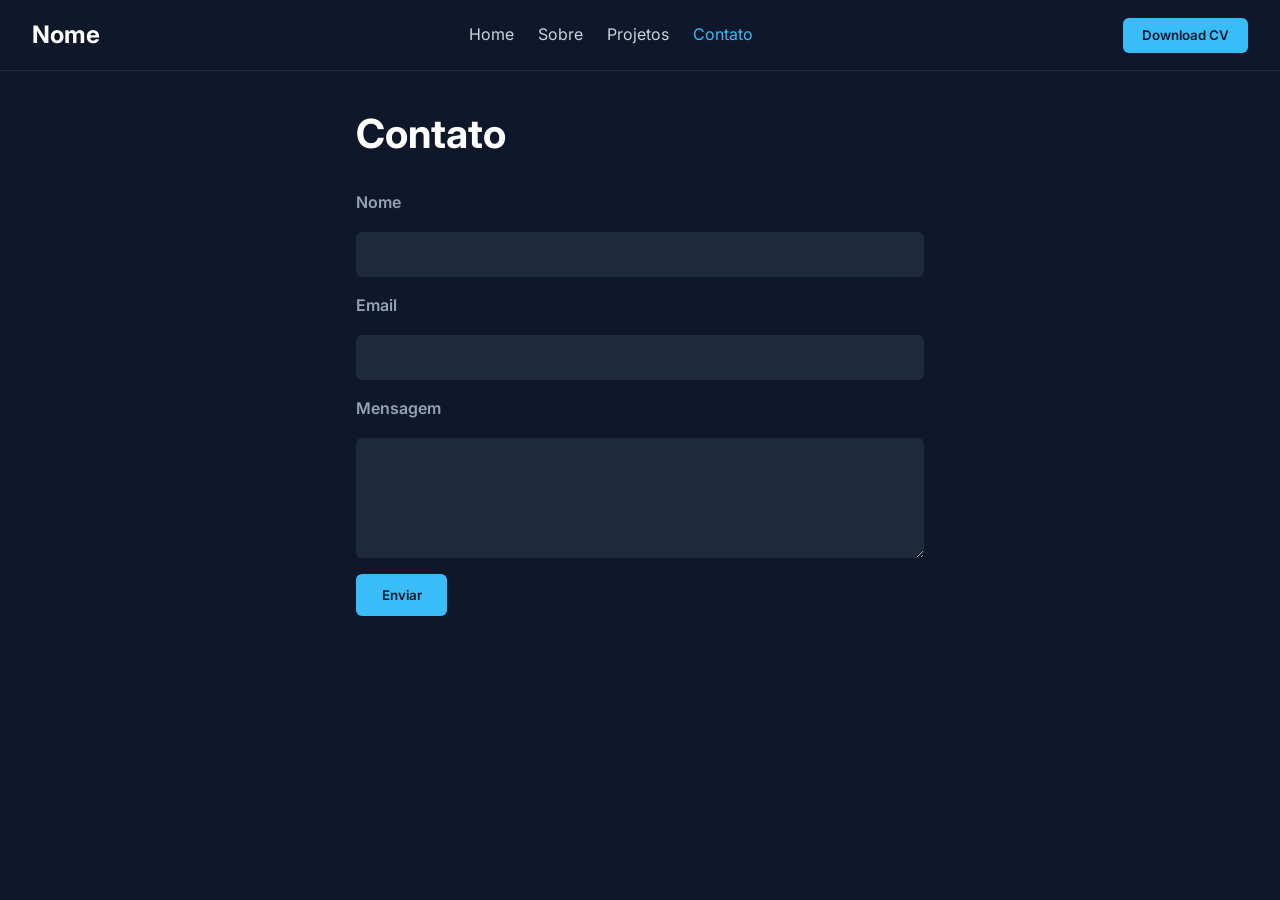
==== contact.html @ 95ca0e98 "first commit" ====
<!DOCTYPE html>
<html lang="pt-BR">
<head>
  <meta charset="UTF-8" />
  <meta name="viewport" content="width=device-width, initial-scale=1" />
  <title>Contato | Desenvolvedor Full Stack</title>
  <link rel="preconnect" href="https://fonts.googleapis.com" />
  <link rel="preconnect" href="https://fonts.gstatic.com" crossorigin />
  <link href="https://fonts.googleapis.com/css2?family=Inter:wght@400;600;800&display=swap" rel="stylesheet" />
  <style>
    /* Mesmo estilo do index */
    * {
      margin: 0;
      padding: 0;
      box-sizing: border-box;
      font-family: 'Inter', sans-serif;
    }
    body {
      background-color: #0F172A;
      color: #fff;
      line-height: 1.6;
      padding-top: 70px;
    }
    header {
      display: flex;
      justify-content: space-between;
      align-items: center;
      padding: 1rem 2rem;
      background-color: #0F172A;
      position: fixed;
      top: 0;
      width: 100%;
      z-index: 10;
      border-bottom: 1px solid #1E293B;
    }
    .nav-links {
      display: flex;
      gap: 1.5rem;
    }
    .nav-links a {
      color: #cbd5e1;
      text-decoration: none;
      transition: color 0.3s;
    }
    .nav-links a:hover {
      color: #38BDF8;
    }
    .btn {
      background-color: #38BDF8;
      border: none;
      padding: 0.6rem 1.2rem;
      border-radius: 6px;
      color: #0F172A;
      font-weight: 600;
      cursor: pointer;
      transition: background 0.3s;
    }
    .btn:hover {
      background-color: #0ea5e9;
    }
    main {
      max-width: 600px;
      margin: 2rem auto;
      padding: 0 1rem;
    }
    h1 {
      font-size: 2.5rem;
      margin-bottom: 1.5rem;
    }
    form {
      display: flex;
      flex-direction: column;
      gap: 1rem;
    }
    label {
      font-weight: 600;
      color: #94a3b8;
    }
    input, textarea {
      padding: 0.8rem;
      border-radius: 6px;
      border: none;
      font-size: 1rem;
      font-family: 'Inter', sans-serif;
    }
    input {
      background-color: #1E293B;
      color: #fff;
    }
    textarea {
      background-color: #1E293B;
      color: #fff;
      resize: vertical;
      min-height: 120px;
    }
    button[type="submit"] {
      width: max-content;
      background-color: #38BDF8;
      border: none;
      padding: 0.8rem 1.6rem;
      border-radius: 6px;
      color: #0F172A;
      font-weight: 600;
      cursor: pointer;
      transition: background 0.3s;
    }
    button[type="submit"]:hover {
      background-color: #0ea5e9;
    }
  </style>
</head>
<body>
  <header>
    <h2>Nome</h2>
    <nav class="nav-links">
      <a href="index.html">Home</a>
      <a href="about.html">Sobre</a>
      <a href="projects.html">Projetos</a>
      <a href="contact.html" style="color:#38BDF8;">Contato</a>
    </nav>
    <button class="btn">Download CV</button>
  </header>

  <main>
    <h1>Contato</h1>
    <form action="mailto:seuemail@exemplo.com" method="POST" enctype="text/plain">
      <label for="name">Nome</label>
      <input type="text" id="name" name="name" required />

      <label for="email">Email</label>
      <input type="email" id="email" name="email" required />

      <label for="message">Mensagem</label>
      <textarea id="message" name="message" required></textarea>

      <button type="submit">Enviar</button>
    </form>
  </main>
</body>
</html>
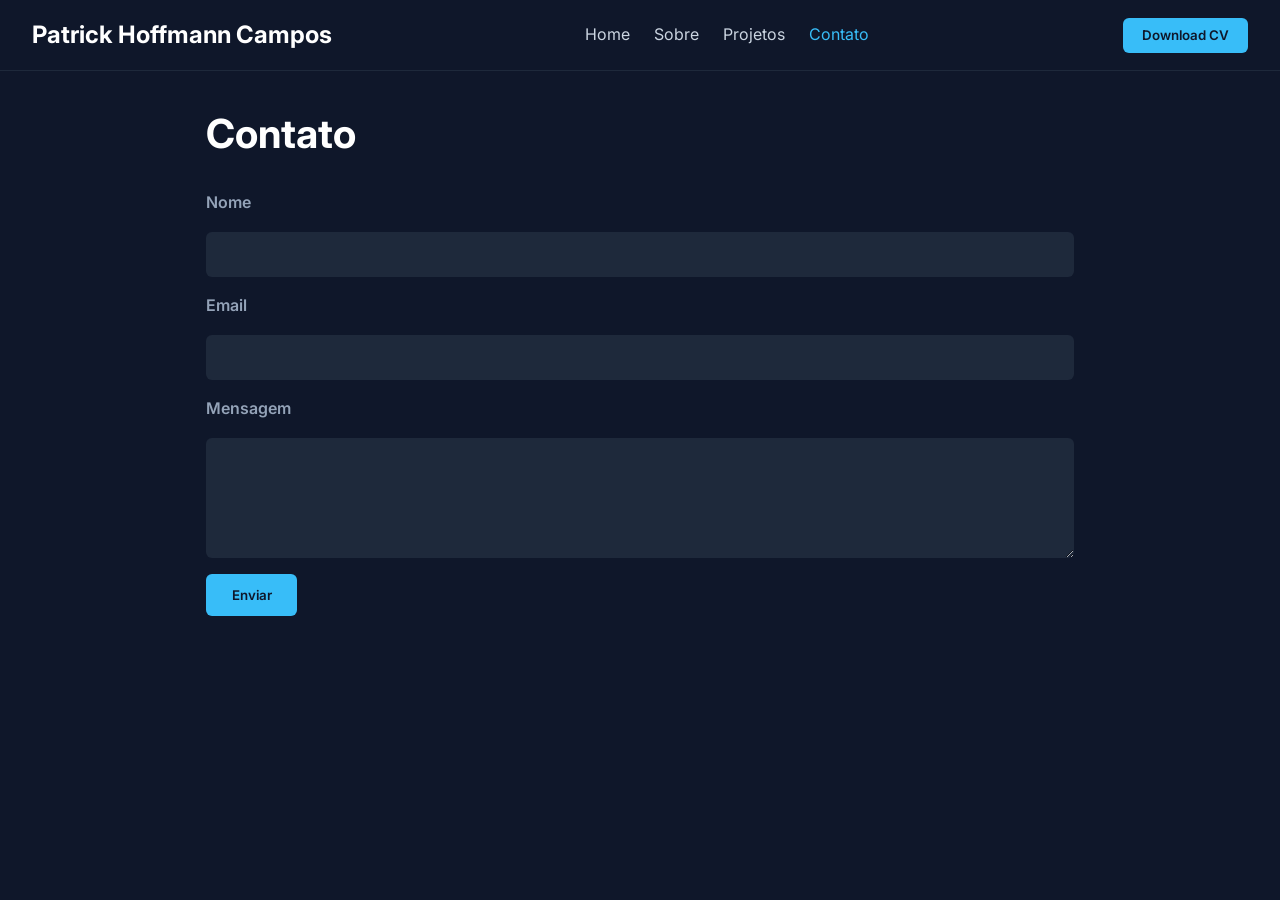
==== commit b1833f5d: "Commitado, página home e sobre estão finalizadas" ====
--- a/contact.html
+++ b/contact.html
@@ -1,5 +1,6 @@
 <!DOCTYPE html>
 <html lang="pt-BR">
+
 <head>
   <meta charset="UTF-8" />
   <meta name="viewport" content="width=device-width, initial-scale=1" />
@@ -7,114 +8,15 @@
   <link rel="preconnect" href="https://fonts.googleapis.com" />
   <link rel="preconnect" href="https://fonts.gstatic.com" crossorigin />
   <link href="https://fonts.googleapis.com/css2?family=Inter:wght@400;600;800&display=swap" rel="stylesheet" />
-  <style>
-    /* Mesmo estilo do index */
-    * {
-      margin: 0;
-      padding: 0;
-      box-sizing: border-box;
-      font-family: 'Inter', sans-serif;
-    }
-    body {
-      background-color: #0F172A;
-      color: #fff;
-      line-height: 1.6;
-      padding-top: 70px;
-    }
-    header {
-      display: flex;
-      justify-content: space-between;
-      align-items: center;
-      padding: 1rem 2rem;
-      background-color: #0F172A;
-      position: fixed;
-      top: 0;
-      width: 100%;
-      z-index: 10;
-      border-bottom: 1px solid #1E293B;
-    }
-    .nav-links {
-      display: flex;
-      gap: 1.5rem;
-    }
-    .nav-links a {
-      color: #cbd5e1;
-      text-decoration: none;
-      transition: color 0.3s;
-    }
-    .nav-links a:hover {
-      color: #38BDF8;
-    }
-    .btn {
-      background-color: #38BDF8;
-      border: none;
-      padding: 0.6rem 1.2rem;
-      border-radius: 6px;
-      color: #0F172A;
-      font-weight: 600;
-      cursor: pointer;
-      transition: background 0.3s;
-    }
-    .btn:hover {
-      background-color: #0ea5e9;
-    }
-    main {
-      max-width: 600px;
-      margin: 2rem auto;
-      padding: 0 1rem;
-    }
-    h1 {
-      font-size: 2.5rem;
-      margin-bottom: 1.5rem;
-    }
-    form {
-      display: flex;
-      flex-direction: column;
-      gap: 1rem;
-    }
-    label {
-      font-weight: 600;
-      color: #94a3b8;
-    }
-    input, textarea {
-      padding: 0.8rem;
-      border-radius: 6px;
-      border: none;
-      font-size: 1rem;
-      font-family: 'Inter', sans-serif;
-    }
-    input {
-      background-color: #1E293B;
-      color: #fff;
-    }
-    textarea {
-      background-color: #1E293B;
-      color: #fff;
-      resize: vertical;
-      min-height: 120px;
-    }
-    button[type="submit"] {
-      width: max-content;
-      background-color: #38BDF8;
-      border: none;
-      padding: 0.8rem 1.6rem;
-      border-radius: 6px;
-      color: #0F172A;
-      font-weight: 600;
-      cursor: pointer;
-      transition: background 0.3s;
-    }
-    button[type="submit"]:hover {
-      background-color: #0ea5e9;
-    }
-  </style>
+  <link rel="stylesheet" href="style/style.css">
 </head>
+
 <body>
   <header>
-    <h2>Nome</h2>
+    <h2>Patrick Hoffmann Campos</h2>
     <nav class="nav-links">
       <a href="index.html">Home</a>
-      <a href="about.html">Sobre</a>
+      <a href="sobre.html">Sobre</a>
       <a href="projects.html">Projetos</a>
       <a href="contact.html" style="color:#38BDF8;">Contato</a>
     </nav>
@@ -137,4 +39,5 @@
     </form>
   </main>
 </body>
-</html>
+
+</html>
--- a/style/style.css
+++ b/style/style.css
@@ -0,0 +1,411 @@
+/* style.css */
+
+* {
+    margin: 0;
+    padding: 0;
+    box-sizing: border-box;
+    font-family: 'Inter', sans-serif;
+}
+
+body {
+    background-color: #0F172A;
+    color: #fff;
+    line-height: 1.6;
+    padding-top: 70px;
+}
+
+header {
+    display: flex;
+    justify-content: space-between;
+    align-items: center;
+    padding: 1rem 2rem;
+    background-color: #0F172A;
+    position: fixed;
+    top: 0;
+    width: 100%;
+    z-index: 10;
+    border-bottom: 1px solid #1E293B;
+}
+
+
+
+.nav-links {
+    display: flex;
+    gap: 1.5rem;
+}
+
+.nav-links a {
+    color: #cbd5e1;
+    text-decoration: none;
+    transition: color 0.3s;
+}
+
+.nav-links a:hover {
+    color: #38BDF8;
+}
+
+.btn {
+    background-color: #38BDF8;
+    border: none;
+    padding: 0.6rem 1.2rem;
+    border-radius: 6px;
+    color: #0F172A;
+    font-weight: 600;
+    cursor: pointer;
+    transition: background 0.3s;
+}
+
+.btn:hover {
+    background-color: #0ea5e9;
+}
+
+/* Seções específicas */
+main {
+    max-width: 900px;
+    margin: 2rem auto;
+    padding: 0 1rem;
+}
+
+h1 {
+    font-size: 2.5rem;
+    margin-bottom: 1.5rem;
+}
+
+form {
+    display: flex;
+    flex-direction: column;
+    gap: 1rem;
+}
+
+label {
+    font-weight: 600;
+    color: #94a3b8;
+}
+
+input,
+textarea {
+    padding: 0.8rem;
+    border-radius: 6px;
+    border: none;
+    font-size: 1rem;
+    font-family: 'Inter', sans-serif;
+    background-color: #1E293B;
+    color: #fff;
+}
+
+textarea {
+    resize: vertical;
+    min-height: 120px;
+}
+
+button[type="submit"] {
+    width: max-content;
+    background-color: #38BDF8;
+    border: none;
+    padding: 0.8rem 1.6rem;
+    border-radius: 6px;
+    color: #0F172A;
+    font-weight: 600;
+    cursor: pointer;
+    transition: background 0.3s;
+}
+
+button[type="submit"]:hover {
+    background-color: #0ea5e9;
+}
+
+/* Hero section - index.html */
+.hero {
+    display: flex;
+    justify-content: space-between;
+    align-items: center;
+    padding: 5rem 2rem 2rem;
+    flex-wrap: wrap;
+}
+
+.hero-text {
+    flex: 1;
+    max-width: 500px;
+}
+
+.hero-text h1 {
+    font-size: 2.5rem;
+    margin-bottom: 1rem;
+}
+
+.hero-text p {
+    color: #94a3b8;
+    margin-bottom: 2rem;
+}
+
+.hero-buttons {
+    display: flex;
+    gap: 1rem;
+    flex-wrap: wrap;
+}
+
+.hero-img {
+    flex: 1;
+    display: flex;
+    justify-content: center;
+}
+
+.hero-img img {
+    width: 100%;
+    max-width: 400px;
+    min-width: 200px;
+}
+
+/* Projects section */
+.projects-grid {
+    display: grid;
+    grid-template-columns: repeat(auto-fit, minmax(280px, 1fr));
+    gap: 1.5rem;
+}
+
+.project-card {
+    background-color: #1E293B;
+    border-radius: 8px;
+    padding: 1rem;
+    box-shadow: 0 4px 6px rgba(0, 0, 0, 0.3);
+    display: flex;
+    flex-direction: column;
+    justify-content: space-between;
+}
+
+.project-card h2 {
+    font-size: 1.5rem;
+    margin-bottom: 0.5rem;
+    color: #38BDF8;
+}
+
+.project-card p {
+    color: #94a3b8;
+    flex-grow: 1;
+    margin-bottom: 1rem;
+}
+
+.project-card a {
+    align-self: flex-start;
+    color: #38BDF8;
+    text-decoration: none;
+    font-weight: 600;
+    border: 1px solid #38BDF8;
+    padding: 0.4rem 0.8rem;
+    border-radius: 6px;
+    transition: background 0.3s;
+}
+
+.project-card a:hover {
+    background-color: #38BDF8;
+    color: #0F172A;
+}
+
+
+
+.linkedin-link {
+    text-decoration: none;
+    color: #38BDF8;
+    /* Mesma cor usada nos botões e títulos */
+    font-weight: 600;
+    display: inline-flex;
+    align-items: center;
+    gap: 8px;
+    transition: color 0.3s;
+    margin-top: 35px;
+}
+
+.linkedin-link:hover {
+    color: #0ea5e9;
+    /* Azul mais forte no hover (mesmo do botão) */
+}
+
+.linkedin-icon {
+    width: 30px;
+    height: 30px;
+    filter: invert(64%) sepia(92%) saturate(747%) hue-rotate(163deg) brightness(100%) contrast(95%);
+}
+
+
+@media screen and (max-width: 450px) {
+    header {
+        display: flex;
+        flex-direction: column;
+    }
+
+    nav {
+        margin-top: 6px;
+    }
+
+    h2 {
+        font-size: 1.3rem;
+    }
+
+}
+
+@media screen and (max-width: 900px) {
+    .btn {
+        display: none;
+    }
+
+    .btn-pdf,
+    .btn-project {
+        display: block;
+        margin: 5px 0px 5px 0px;
+        width: 250px;
+        align-items: center;
+    }
+
+    .btn-center {
+        width: 100%;
+        align-items: center;
+        justify-content: center;
+        display: flex;
+        flex-direction: column;
+    }
+
+    h2 {
+        font-size: 1.3rem;
+    }
+
+}
+
+
+/* From Uiverse.io by PriyanshuGupta28 */
+/* From Uiverse.io by ashwin_5681 */
+.card {
+    text-align: center;
+    color: inherit;
+    /* herda cor do texto do pai */
+    padding: 0;
+    border: none;
+    box-shadow: none;
+    background: transparent;
+    font-size: inherit;
+    display: flex;
+    justify-content: center;
+    align-items: center;
+    flex-direction: column;
+    /* para empilhar textos verticalmente */
+    margin-top: 70px;
+}
+
+.card p {
+    margin: 0;
+    font-size: 14px;
+    color: inherit;
+}
+
+.slider {
+    width: 100%;
+    height: var(--height);
+    overflow: hidden;
+    mask-image: linear-gradient(to right, transparent, #000 10% 90%, transparent);
+}
+
+.slider .list {
+    display: flex;
+    width: 100%;
+    min-width: calc(var(--width) * var(--quantity));
+    position: relative;
+}
+
+.slider .list .item {
+    width: var(--width);
+    height: var(--height);
+    position: absolute;
+    left: 100%;
+    animation: autoRun 10s linear infinite;
+    transition: filter 0.5s;
+    animation-delay: calc((10s / var(--quantity)) * (var(--position) - 1) - 10s) !important;
+    cursor: pointer;
+}
+
+.slider .list .item .card p i {
+    font-size: 3rem;
+}
+
+@keyframes autoRun {
+    from {
+        left: 100%;
+    }
+
+    to {
+        left: calc(var(--width) * -1);
+    }
+}
+
+.slider:hover .item {
+    animation-play-state: paused !important;
+    filter: grayscale(1);
+}
+
+.slider .item:hover {
+    filter: grayscale(0);
+}
+
+.slider[reverse="true"] .item {
+    animation: reversePlay 10s linear infinite;
+}
+
+@keyframes reversePlay {
+    from {
+        left: calc(var(--width) * -1);
+    }
+
+    to {
+        left: 100%;
+    }
+}
+
+
+
+
+/* Página sobre */
+/* Container principal dentro do main */
+.container-sobre {
+  max-width: 700px;
+  margin: 40px auto;
+  background-color: #fff;
+  padding: 30px 40px;
+  border-radius: 12px;
+  box-shadow: 0 8px 16px rgb(0 0 0 / 0.1);
+  font-family: 'Inter', sans-serif;
+  color: #1f2937;
+  line-height: 1.6;
+}
+
+/* Títulos */
+.container-sobre h1,
+.container-sobre h3 {
+  color: #111827;
+}
+
+/* Parágrafos */
+.container-sobre p {
+  margin-bottom: 1rem;
+  font-weight: 500;
+  color: #374151;
+}
+
+/* Lista de formação */
+.container-sobre ul {
+  list-style-type: disc;
+  padding-left: 20px;
+  color: #4b5563;
+  font-weight: 500;
+  margin-bottom: 1.5rem;
+}
+
+.container-sobre ul li {
+  margin-bottom: 0.5rem;
+}
+
+/* Botões de links externos */
+.container-sobre .btn-outline-primary,
+.container-sobre .btn-outline-dark {
+  display: inline-block;
+  padding: 8px 16px;
+  text-decoration: none;
+  border: none;
+}
